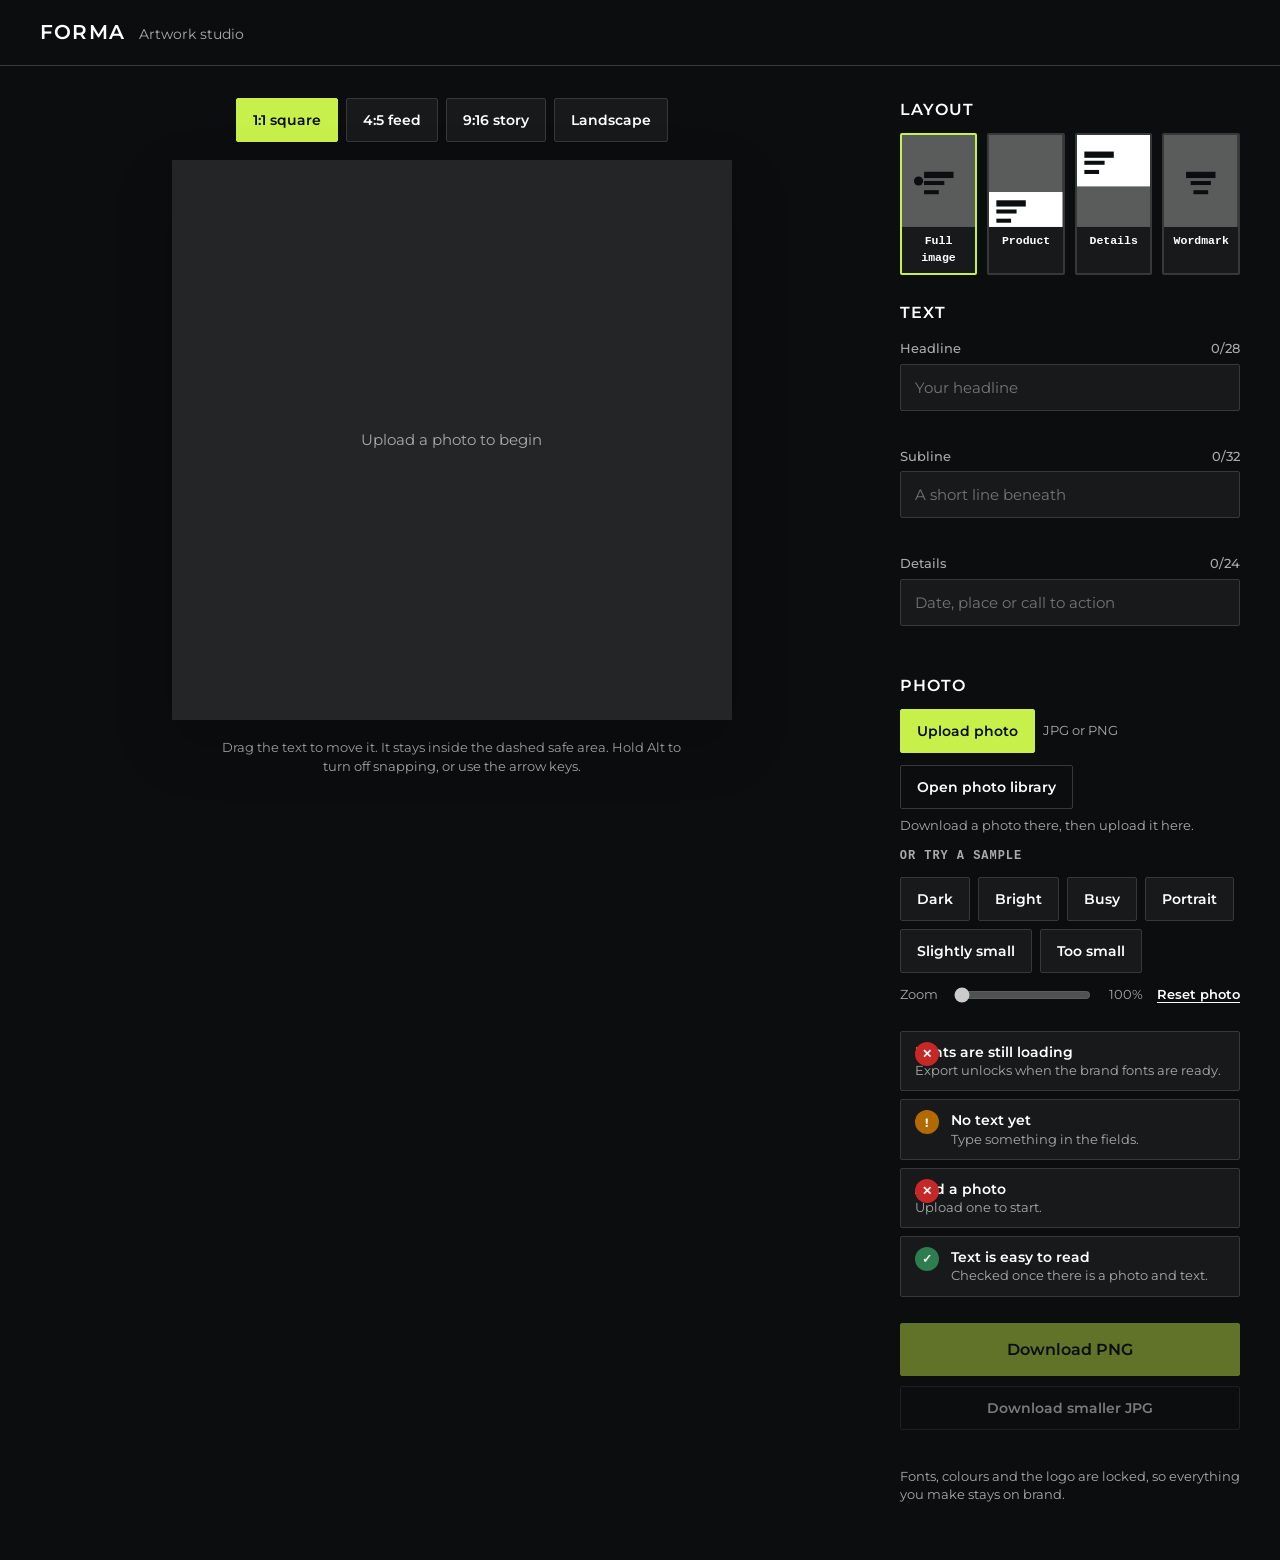
==== tests/studio/harness.html @ c2f25dc6 "Add the studio engine, layouts, test brands and docs Project files as agreed so far, plus the first " ====
<!doctype html>
<html lang="en">
<head>
<meta charset="utf-8">
<meta name="viewport" content="width=device-width, initial-scale=1">
<title>Studio test harness</title>
<link rel="stylesheet" href="../../public/studio/studio.css">
</head>
<body>
<!-- Runs the real studio against a test brand. Pick one with ?brand=light-serif, dark-sans or edge-midtones.
     Sample photos are on here and never on the client page. -->
<div id="app"></div>
<script type="module">
  import { start } from '../../public/studio/js/main.js';
  const brand = new URLSearchParams(location.search).get('brand') || 'dark-sans';
  window.studio = await start({
    root: document.getElementById('app'),
    brandUrl: 'fixtures/' + brand.replace(/[^a-z-]/g, '') + '.json',
    layoutsBase: '../../public/layouts/',
    assetBase: '',
    hubUrl: '',
    samples: true
  });
  window.studioReady = true;
</script>
</body>
</html>
---- public/studio/studio.css ----
/* Layout of the studio page only. Every colour, font and corner comes from the
   brand through the variables set by theme.js. Nothing brand-specific is here. */
* { box-sizing: border-box; }
body { margin: 0; background: var(--bg, #fff); color: var(--ink, #111); font-family: var(--body, sans-serif); font-size: 15px; line-height: 1.45; }
#app { min-height: 100vh; display: flex; flex-direction: column; }
a { text-decoration: none; }
button, input { font-family: inherit; }
[hidden] { display: none !important; }
.vh { position: absolute; width: 1px; height: 1px; opacity: 0; overflow: hidden; }
.fatal { margin: 80px auto; max-width: 480px; padding: 0 24px; font-size: 16px; }

.top { display: flex; flex-wrap: wrap; align-items: center; justify-content: space-between; gap: 12px 24px; padding: 18px 40px; border-bottom: 1px solid var(--line); }
.top-id { display: flex; align-items: baseline; gap: 14px; }
.brand-name { font-family: var(--head); font-weight: var(--headW); letter-spacing: var(--headTrack); text-transform: var(--headCase); font-size: 20px; }
.sub { color: var(--muted); font-size: 14px; }
.small-note { display: none; margin: 0; padding: 12px 16px; background: var(--surface2); font-size: 14px; }

.body { display: flex; flex-wrap: wrap; gap: 36px; padding: 32px 40px 56px; align-items: flex-start; flex: 1; }
.preview { flex: 999 1 560px; min-width: 0; display: flex; flex-direction: column; align-items: center; gap: 18px; }
.controls { flex: 1 1 340px; max-width: 420px; min-width: 300px; display: flex; flex-direction: column; gap: 26px; }

.row { display: flex; gap: 8px; }
.row.wrap { flex-wrap: wrap; }
.row.center { justify-content: center; flex-wrap: wrap; }
.row.center-y { align-items: center; }
.col { display: flex; flex-direction: column; }
.gap6 { gap: 6px; } .gap8 { gap: 8px; } .gap10 { gap: 10px; } .gap12 { gap: 12px; } .gap14 { gap: 14px; }
.row.gap14 { gap: 14px; }

.sect { font-family: var(--head); font-weight: var(--headW); letter-spacing: var(--headTrack); text-transform: var(--headCase); font-size: 16px; }
.eyebrow { font-size: 12px; font-weight: 600; letter-spacing: .08em; text-transform: uppercase; color: var(--muted); font-family: ui-monospace, Menlo, monospace; }
.note { font-size: 12.5px; color: var(--muted); }
.minh { min-height: 16px; }
.hint { font-size: 13px; color: var(--muted); text-align: center; max-width: 480px; }

.btn, .opt { font-size: 14px; font-weight: 600; padding: 9px 16px; border-radius: var(--rb); min-height: 44px; cursor: pointer; border: 1px solid var(--line); background: var(--surface); color: var(--ink); display: inline-flex; align-items: center; gap: 8px; }
.btn.ghost { background: transparent; }
.btn.solid { background: var(--accent); border-color: var(--accent); color: var(--onAccent); }
.btn.outline { background: transparent; }
.btn.big { font-size: 16px; padding: 16px 24px; min-height: 52px; justify-content: center; }
.btn.outline { justify-content: center; }
.btn.disabled { opacity: .45; cursor: not-allowed; }
.opt.on { background: var(--accent); border-color: var(--accent); color: var(--onAccent); }
.opt.sw { padding: 8px 14px; border-width: 1.5px; }
.opt.sw.on { background: var(--surface2); border-color: var(--ink); color: var(--ink); }
.dot { width: 16px; height: 16px; border-radius: 50%; border: 1px solid rgba(128,128,128,.6); }
.link { all: unset; cursor: pointer; font-size: 13px; font-weight: 600; text-decoration: underline; text-underline-offset: 3px; white-space: nowrap; }
.btn:focus-visible, .opt:focus-visible, .link:focus-visible, .layout:focus-visible, input:focus-visible { outline: 2px solid var(--ink); outline-offset: 2px; }

.layouts { display: grid; grid-template-columns: repeat(4, minmax(0, 1fr)); gap: 10px; }
.layout { all: unset; box-sizing: border-box; cursor: pointer; display: flex; flex-direction: column; border-radius: var(--r); overflow: hidden; border: 2px solid var(--line); background: var(--surface); }
.layout.on { border-color: var(--accent); }
.layout:focus-visible { outline: 2px solid var(--ink); outline-offset: 2px; }
.thumb { width: 100%; display: block; aspect-ratio: 4 / 5; }
.th-photo { fill: var(--muted); opacity: .45; }
.th-panel { fill: var(--ink); }
.th-bar { fill: var(--bg); }
.th-bar-panel { fill: var(--bg); }
.lname { font-size: 11.5px; font-weight: 600; padding: 6px 6px 7px; font-family: ui-monospace, Menlo, monospace; text-align: center; }

.flabel { display: flex; justify-content: space-between; font-size: 13px; color: var(--muted); font-weight: 500; }
input[type=text] { width: 100%; padding: 13px 14px; border-radius: var(--r); border: 1.5px solid var(--line); background: var(--surface); color: var(--ink); font-size: 15px; min-height: 46px; }
input[type=range] { flex: 1; accent-color: var(--accent); }
.zl { min-width: 36px; text-align: right; }

.stage { position: relative; max-width: 100%; overflow: hidden; border-radius: var(--r); box-shadow: 0 24px 60px rgba(0,0,0,.18); background: #222; touch-action: none; flex: none; }
.stage.canpan { cursor: grab; }
.stage.grabbing { cursor: grabbing; }
.art { display: block; width: 100%; height: auto; }
.safe { position: absolute; border: 1.5px dashed rgba(255,255,255,.45); box-shadow: 0 0 0 1px rgba(0,0,0,.22), inset 0 0 0 1px rgba(0,0,0,.22); border-radius: 2px; pointer-events: none; }
.safe.hot { border-color: rgba(255,255,255,.8); }
.guide { position: absolute; pointer-events: none; }
.guide.v { top: 0; bottom: 0; width: 0; border-left: 1.5px dashed #fff; }
.guide.h { left: 0; right: 0; height: 0; border-top: 1.5px dashed #fff; }
.block { position: absolute; background: transparent; border: none; padding: 0; cursor: move; touch-action: none; border-radius: 2px; outline: 1.5px solid transparent; outline-offset: 4px; }
.block:hover, .block:focus-visible, .block.dragging { outline-color: var(--outline, #fff); }
.prompt { position: absolute; inset: 0; display: flex; align-items: center; justify-content: center; color: var(--muted); font-size: 15px; pointer-events: none; background: var(--surface2); }
.photo-label { position: absolute; right: 10px; bottom: 10px; font-size: 11px; color: #fff; background: rgba(0,0,0,.5); padding: 2px 8px; border-radius: 999px; pointer-events: none; }
.photo-label:empty { display: none; }

.check { display: flex; gap: 12px; align-items: flex-start; padding: 10px 14px; border-radius: var(--r); background: var(--surface); border: 1px solid var(--line); }
.ctext { display: flex; flex-direction: column; }
.ctitle { font-weight: 600; font-size: 14px; }
.cdot { width: 24px; height: 24px; border-radius: 50%; flex: none; display: flex; align-items: center; justify-content: center; font-weight: 700; font-size: 12px; color: #fff; }
.cdot.ok { background: #2E7D4F; } .cdot.warn { background: #B26A00; } .cdot.block { background: #C62828; }
.status { font-size: 13px; min-height: 18px; }

@media (max-width: 700px) {
  .top, .body { padding-left: 16px; padding-right: 16px; }
  .controls { max-width: none; }
}
@media (max-width: 359px) { .small-note { display: block; } }
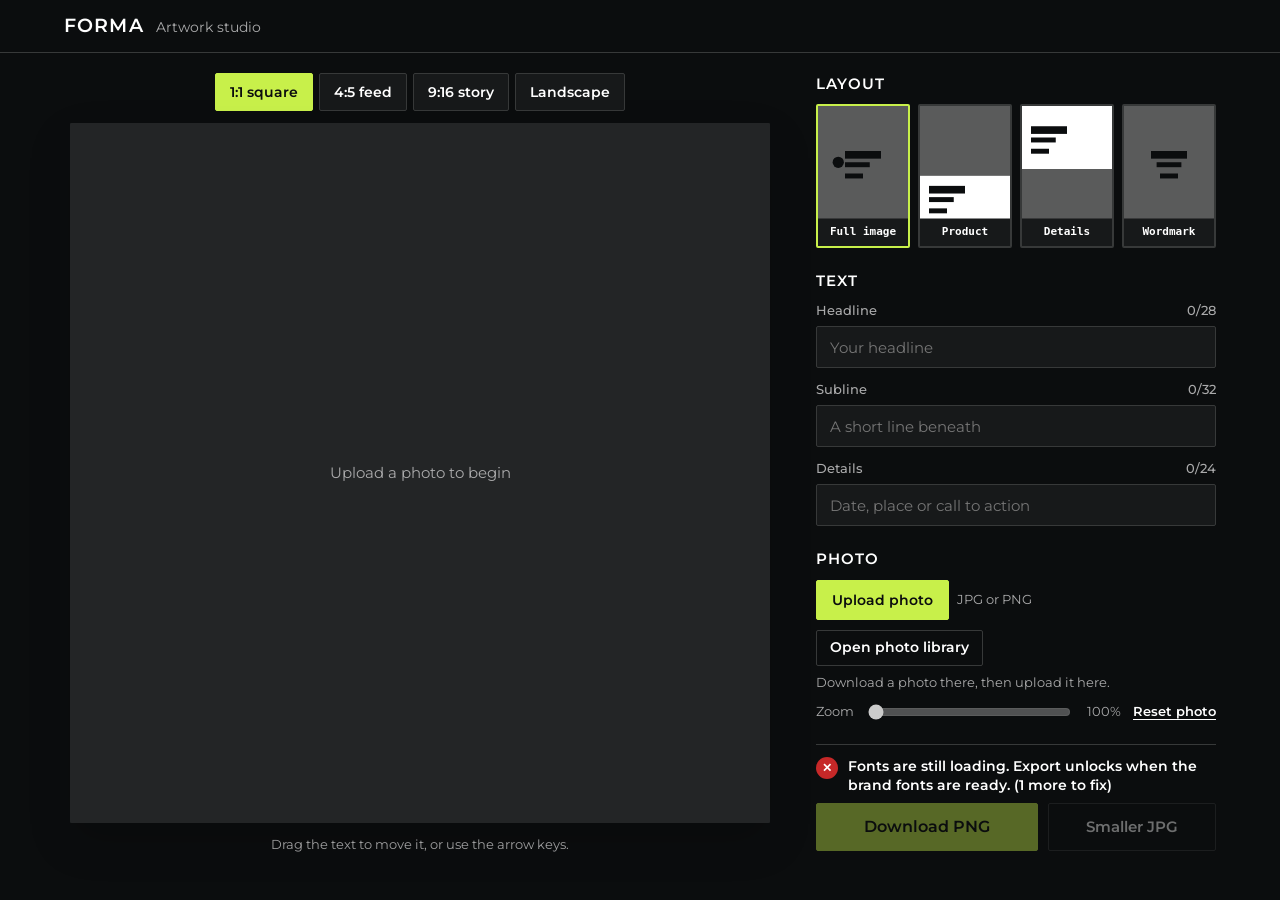
==== commit 8e73a3c5: "Rework the studio page as a client screen UI only: the engine files and what blocks export are uncha" ====
--- a/tests/studio/harness.html
+++ b/tests/studio/harness.html
@@ -8,7 +8,7 @@
 </head>
 <body>
 <!-- Runs the real studio against a test brand. Pick one with ?brand=light-serif, dark-sans or edge-midtones.
-     Sample photos are on here and never on the client page. -->
+     Add &dev=1 to show the sample photos and the photo badge. The client page never shows them. -->
 <div id="app"></div>
 <script type="module">
   import { start } from '../../public/studio/js/main.js';
--- a/public/studio/studio.css
+++ b/public/studio/studio.css
@@ -1,72 +1,86 @@
 /* Layout of the studio page only. Every colour, font and corner comes from the
-   brand through the variables set by theme.js. Nothing brand-specific is here. */
+   brand through the variables set by theme.js. Nothing brand-specific is here.
+   (The green, amber and red status colours are platform signals, not brand.) */
 * { box-sizing: border-box; }
 body { margin: 0; background: var(--bg, #fff); color: var(--ink, #111); font-family: var(--body, sans-serif); font-size: 15px; line-height: 1.45; }
 #app { min-height: 100vh; display: flex; flex-direction: column; }
 a { text-decoration: none; }
 button, input { font-family: inherit; }
 [hidden] { display: none !important; }
+h2 { margin: 0; }
 .vh { position: absolute; width: 1px; height: 1px; opacity: 0; overflow: hidden; }
 .fatal { margin: 80px auto; max-width: 480px; padding: 0 24px; font-size: 16px; }
 
-.top { display: flex; flex-wrap: wrap; align-items: center; justify-content: space-between; gap: 12px 24px; padding: 18px 40px; border-bottom: 1px solid var(--line); }
-.top-id { display: flex; align-items: baseline; gap: 14px; }
-.brand-name { font-family: var(--head); font-weight: var(--headW); letter-spacing: var(--headTrack); text-transform: var(--headCase); font-size: 20px; }
+/* ---------- header ---------- */
+.top { border-bottom: 1px solid var(--line); }
+.top-in { max-width: 1200px; margin: 0 auto; padding: 12px 24px; display: flex; flex-wrap: wrap; align-items: center; justify-content: space-between; gap: 8px 24px; }
+.top-id { display: flex; align-items: baseline; gap: 12px; }
+.brand-name { font-family: var(--head); font-weight: var(--headW); letter-spacing: var(--headTrack); text-transform: var(--headCase); font-size: 19px; }
 .sub { color: var(--muted); font-size: 14px; }
 .small-note { display: none; margin: 0; padding: 12px 16px; background: var(--surface2); font-size: 14px; }
 
-.body { display: flex; flex-wrap: wrap; gap: 36px; padding: 32px 40px 56px; align-items: flex-start; flex: 1; }
-.preview { flex: 999 1 560px; min-width: 0; display: flex; flex-direction: column; align-items: center; gap: 18px; }
-.controls { flex: 1 1 340px; max-width: 420px; min-width: 300px; display: flex; flex-direction: column; gap: 26px; }
+/* ---------- two columns, centred ---------- */
+.body { width: 100%; max-width: 1200px; margin: 0 auto; padding: 20px 24px 32px; display: grid; grid-template-columns: minmax(0, 1fr) 400px; gap: 40px; align-items: start; flex: 1; }
+
+/* Left: stays in view while the controls scroll. */
+.preview { position: sticky; top: 16px; display: flex; flex-direction: column; align-items: center; gap: 12px; min-width: 0; }
+.tabs { display: flex; flex-wrap: wrap; justify-content: center; gap: 6px; }
+.stage { --ar: 1; position: relative; flex: none; overflow: hidden; border-radius: var(--r); box-shadow: 0 18px 44px rgba(0,0,0,.16); background: #222; touch-action: none;
+  aspect-ratio: var(--ar); width: min(100%, calc((100vh - 200px) * var(--ar))); }
+.stage.canpan { cursor: grab; }
+.stage.grabbing { cursor: grabbing; }
+.art { display: block; width: 100%; height: 100%; }
+.hint { margin: 0; font-size: 13px; color: var(--muted); text-align: center; }
+
+/* Right: one column. */
+.controls { display: flex; flex-direction: column; gap: 22px; min-width: 0; min-height: calc(100vh - 110px); }
+.sec { display: flex; flex-direction: column; gap: 10px; }
+.sect { font-family: var(--head); font-weight: var(--headW); letter-spacing: var(--headTrack); text-transform: var(--headCase); font-size: 15px; }
+.label { font-size: 13px; color: var(--muted); font-weight: 500; }
+.eyebrow { font-size: 11.5px; font-weight: 600; letter-spacing: .08em; text-transform: uppercase; color: var(--muted); font-family: ui-monospace, Menlo, monospace; }
+.note { font-size: 12.5px; color: var(--muted); }
+.meta { overflow-wrap: anywhere; }
 
 .row { display: flex; gap: 8px; }
 .row.wrap { flex-wrap: wrap; }
-.row.center { justify-content: center; flex-wrap: wrap; }
 .row.center-y { align-items: center; }
+.row.gap12 { gap: 12px; }
 .col { display: flex; flex-direction: column; }
-.gap6 { gap: 6px; } .gap8 { gap: 8px; } .gap10 { gap: 10px; } .gap12 { gap: 12px; } .gap14 { gap: 14px; }
-.row.gap14 { gap: 14px; }
+.gap6 { gap: 6px; } .gap8 { gap: 8px; } .gap12 { gap: 12px; }
 
-.sect { font-family: var(--head); font-weight: var(--headW); letter-spacing: var(--headTrack); text-transform: var(--headCase); font-size: 16px; }
-.eyebrow { font-size: 12px; font-weight: 600; letter-spacing: .08em; text-transform: uppercase; color: var(--muted); font-family: ui-monospace, Menlo, monospace; }
-.note { font-size: 12.5px; color: var(--muted); }
-.minh { min-height: 16px; }
-.hint { font-size: 13px; color: var(--muted); text-align: center; max-width: 480px; }
-
-.btn, .opt { font-size: 14px; font-weight: 600; padding: 9px 16px; border-radius: var(--rb); min-height: 44px; cursor: pointer; border: 1px solid var(--line); background: var(--surface); color: var(--ink); display: inline-flex; align-items: center; gap: 8px; }
+/* ---------- buttons ---------- */
+.btn, .opt { font-size: 14px; font-weight: 600; padding: 8px 15px; border-radius: var(--rb); min-height: 40px; cursor: pointer; border: 1px solid var(--line); background: var(--surface); color: var(--ink); display: inline-flex; align-items: center; justify-content: center; gap: 8px; }
+.btn.small { min-height: 36px; padding: 6px 13px; font-size: 13.5px; }
 .btn.ghost { background: transparent; }
 .btn.solid { background: var(--accent); border-color: var(--accent); color: var(--onAccent); }
 .btn.outline { background: transparent; }
-.btn.big { font-size: 16px; padding: 16px 24px; min-height: 52px; justify-content: center; }
-.btn.outline { justify-content: center; }
-.btn.disabled { opacity: .45; cursor: not-allowed; }
+.btn.disabled { opacity: .4; cursor: not-allowed; }
 .opt.on { background: var(--accent); border-color: var(--accent); color: var(--onAccent); }
-.opt.sw { padding: 8px 14px; border-width: 1.5px; }
+.tabs .opt { min-height: 38px; padding: 6px 14px; font-size: 13.5px; }
+.opt.sw { padding: 7px 13px; border-width: 1.5px; }
 .opt.sw.on { background: var(--surface2); border-color: var(--ink); color: var(--ink); }
 .dot { width: 16px; height: 16px; border-radius: 50%; border: 1px solid rgba(128,128,128,.6); }
 .link { all: unset; cursor: pointer; font-size: 13px; font-weight: 600; text-decoration: underline; text-underline-offset: 3px; white-space: nowrap; }
 .btn:focus-visible, .opt:focus-visible, .link:focus-visible, .layout:focus-visible, input:focus-visible { outline: 2px solid var(--ink); outline-offset: 2px; }
 
-.layouts { display: grid; grid-template-columns: repeat(4, minmax(0, 1fr)); gap: 10px; }
-.layout { all: unset; box-sizing: border-box; cursor: pointer; display: flex; flex-direction: column; border-radius: var(--r); overflow: hidden; border: 2px solid var(--line); background: var(--surface); }
+/* ---------- layout thumbnails: one row ---------- */
+.layouts { display: flex; flex-wrap: nowrap; gap: 8px; overflow-x: auto; padding: 2px; margin: -2px; }
+.layout { all: unset; box-sizing: border-box; flex: 1 0 70px; max-width: 96px; cursor: pointer; display: flex; flex-direction: column; border-radius: var(--r); overflow: hidden; border: 2px solid var(--line); background: var(--surface); }
 .layout.on { border-color: var(--accent); }
 .layout:focus-visible { outline: 2px solid var(--ink); outline-offset: 2px; }
 .thumb { width: 100%; display: block; aspect-ratio: 4 / 5; }
 .th-photo { fill: var(--muted); opacity: .45; }
 .th-panel { fill: var(--ink); }
-.th-bar { fill: var(--bg); }
-.th-bar-panel { fill: var(--bg); }
-.lname { font-size: 11.5px; font-weight: 600; padding: 6px 6px 7px; font-family: ui-monospace, Menlo, monospace; text-align: center; }
+.th-bar, .th-bar-panel { fill: var(--bg); }
+.lname { font-size: 11px; font-weight: 600; padding: 5px 4px 6px; font-family: ui-monospace, Menlo, monospace; text-align: center; }
 
+/* ---------- text fields ---------- */
 .flabel { display: flex; justify-content: space-between; font-size: 13px; color: var(--muted); font-weight: 500; }
-input[type=text] { width: 100%; padding: 13px 14px; border-radius: var(--r); border: 1.5px solid var(--line); background: var(--surface); color: var(--ink); font-size: 15px; min-height: 46px; }
-input[type=range] { flex: 1; accent-color: var(--accent); }
+input[type=text] { width: 100%; padding: 10px 13px; border-radius: var(--r); border: 1.5px solid var(--line); background: var(--surface); color: var(--ink); font-size: 15px; min-height: 42px; }
+input[type=range] { flex: 1; min-width: 0; accent-color: var(--accent); }
 .zl { min-width: 36px; text-align: right; }
 
-.stage { position: relative; max-width: 100%; overflow: hidden; border-radius: var(--r); box-shadow: 0 24px 60px rgba(0,0,0,.18); background: #222; touch-action: none; flex: none; }
-.stage.canpan { cursor: grab; }
-.stage.grabbing { cursor: grabbing; }
-.art { display: block; width: 100%; height: auto; }
+/* ---------- on the preview ---------- */
 .safe { position: absolute; border: 1.5px dashed rgba(255,255,255,.45); box-shadow: 0 0 0 1px rgba(0,0,0,.22), inset 0 0 0 1px rgba(0,0,0,.22); border-radius: 2px; pointer-events: none; }
 .safe.hot { border-color: rgba(255,255,255,.8); }
 .guide { position: absolute; pointer-events: none; }
@@ -78,15 +92,32 @@
 .photo-label { position: absolute; right: 10px; bottom: 10px; font-size: 11px; color: #fff; background: rgba(0,0,0,.5); padding: 2px 8px; border-radius: 999px; pointer-events: none; }
 .photo-label:empty { display: none; }
 
-.check { display: flex; gap: 12px; align-items: flex-start; padding: 10px 14px; border-radius: var(--r); background: var(--surface); border: 1px solid var(--line); }
-.ctext { display: flex; flex-direction: column; }
-.ctitle { font-weight: 600; font-size: 14px; }
-.cdot { width: 24px; height: 24px; border-radius: 50%; flex: none; display: flex; align-items: center; justify-content: center; font-weight: 700; font-size: 12px; color: #fff; }
-.cdot.ok { background: #2E7D4F; } .cdot.warn { background: #B26A00; } .cdot.block { background: #C62828; }
-.status { font-size: 13px; min-height: 18px; }
+/* ---------- download bar: pinned to the bottom of the controls ---------- */
+.bar { position: sticky; bottom: 0; margin-top: auto; z-index: 4; background: var(--bg); border-top: 1px solid var(--line); padding: 12px 0 16px; display: flex; flex-direction: column; gap: 8px; }
+.notice { font-size: 12.5px; color: var(--muted); overflow-wrap: anywhere; }
+.statusline { display: flex; align-items: flex-start; gap: 10px; font-size: 14px; font-weight: 600; line-height: 1.35; }
+.statusline .stext { min-width: 0; }
+.sdot { width: 22px; height: 22px; border-radius: 50%; flex: none; display: flex; align-items: center; justify-content: center; font-weight: 700; font-size: 12px; color: #fff; }
+.statusline.t-ok .sdot { background: #2E7D4F; } .statusline.t-warn .sdot { background: #B26A00; } .statusline.t-block .sdot { background: #C62828; }
+.statusline.t-ok { color: #2E7D4F; }
+.actions { display: flex; gap: 10px; }
+.actions .big { flex: 1.4; min-height: 48px; font-size: 16px; }
+.actions .big2 { flex: 1; min-height: 48px; font-size: 14.5px; }
 
-@media (max-width: 700px) {
-  .top, .body { padding-left: 16px; padding-right: 16px; }
-  .controls { max-width: none; }
+/* ---------- phones and narrow windows ---------- */
+@media (max-width: 860px) {
+  .top-in { padding: 8px 16px; }
+  .body { display: block; padding: 0 16px 190px; }
+  /* Preview stays at the top while the controls scroll underneath. */
+  .preview { top: 0; z-index: 6; background: var(--bg); padding: 8px 0 10px; gap: 8px; border-bottom: 1px solid var(--line); margin: 0 -16px; padding-left: 16px; padding-right: 16px; }
+  .tabs { flex-wrap: nowrap; overflow-x: auto; max-width: 100%; justify-content: flex-start; }
+  .tabs .opt { flex: none; min-height: 34px; padding: 4px 12px; font-size: 13px; }
+  .stage { width: min(100%, calc(34vh * var(--ar))); box-shadow: 0 8px 22px rgba(0,0,0,.16); }
+  .hint { font-size: 12px; }
+  .controls { min-height: 0; padding-top: 18px; }
+  /* The download bar is fixed to the bottom of the screen. */
+  .bar { position: fixed; left: 0; right: 0; bottom: 0; margin: 0; padding: 10px 16px calc(10px + env(safe-area-inset-bottom)); box-shadow: 0 -8px 20px rgba(0,0,0,.08); }
+  .statusline { font-size: 13px; }
+  .actions .big, .actions .big2 { min-height: 46px; }
 }
 @media (max-width: 359px) { .small-note { display: block; } }
